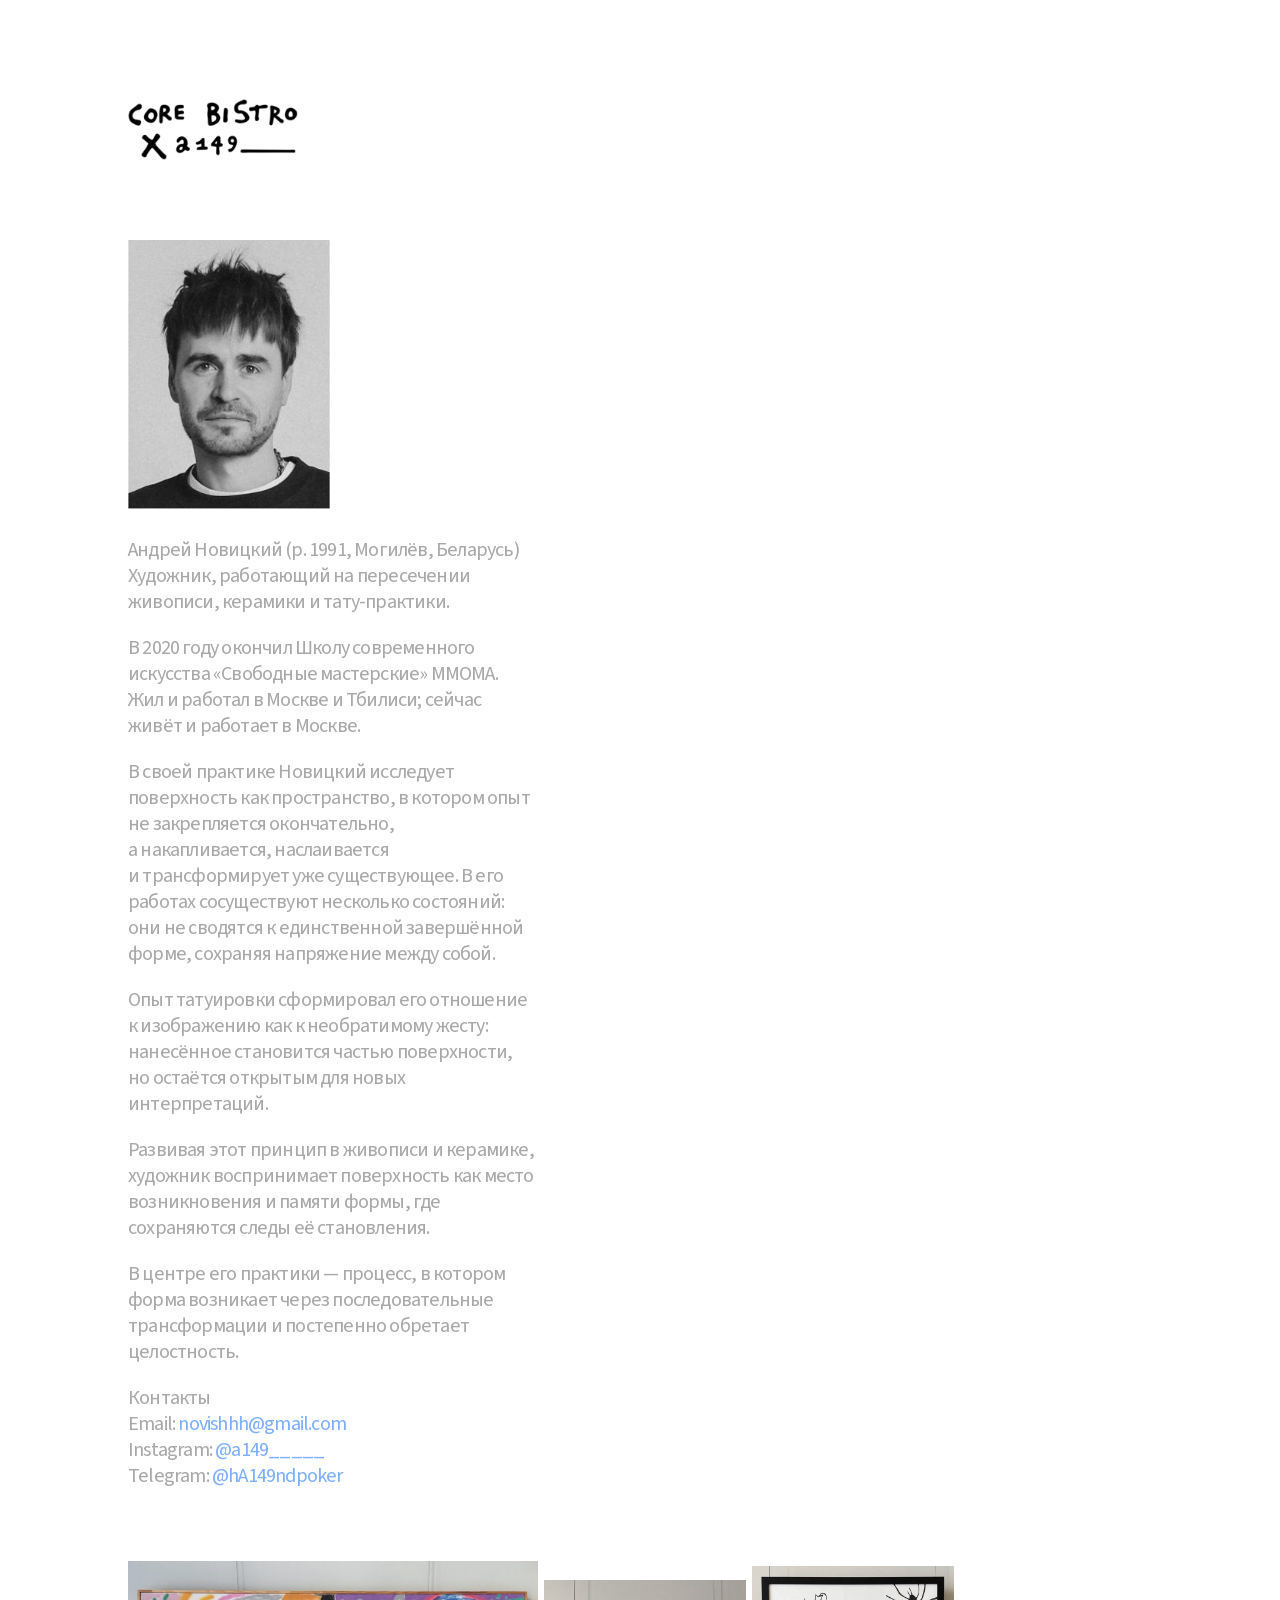
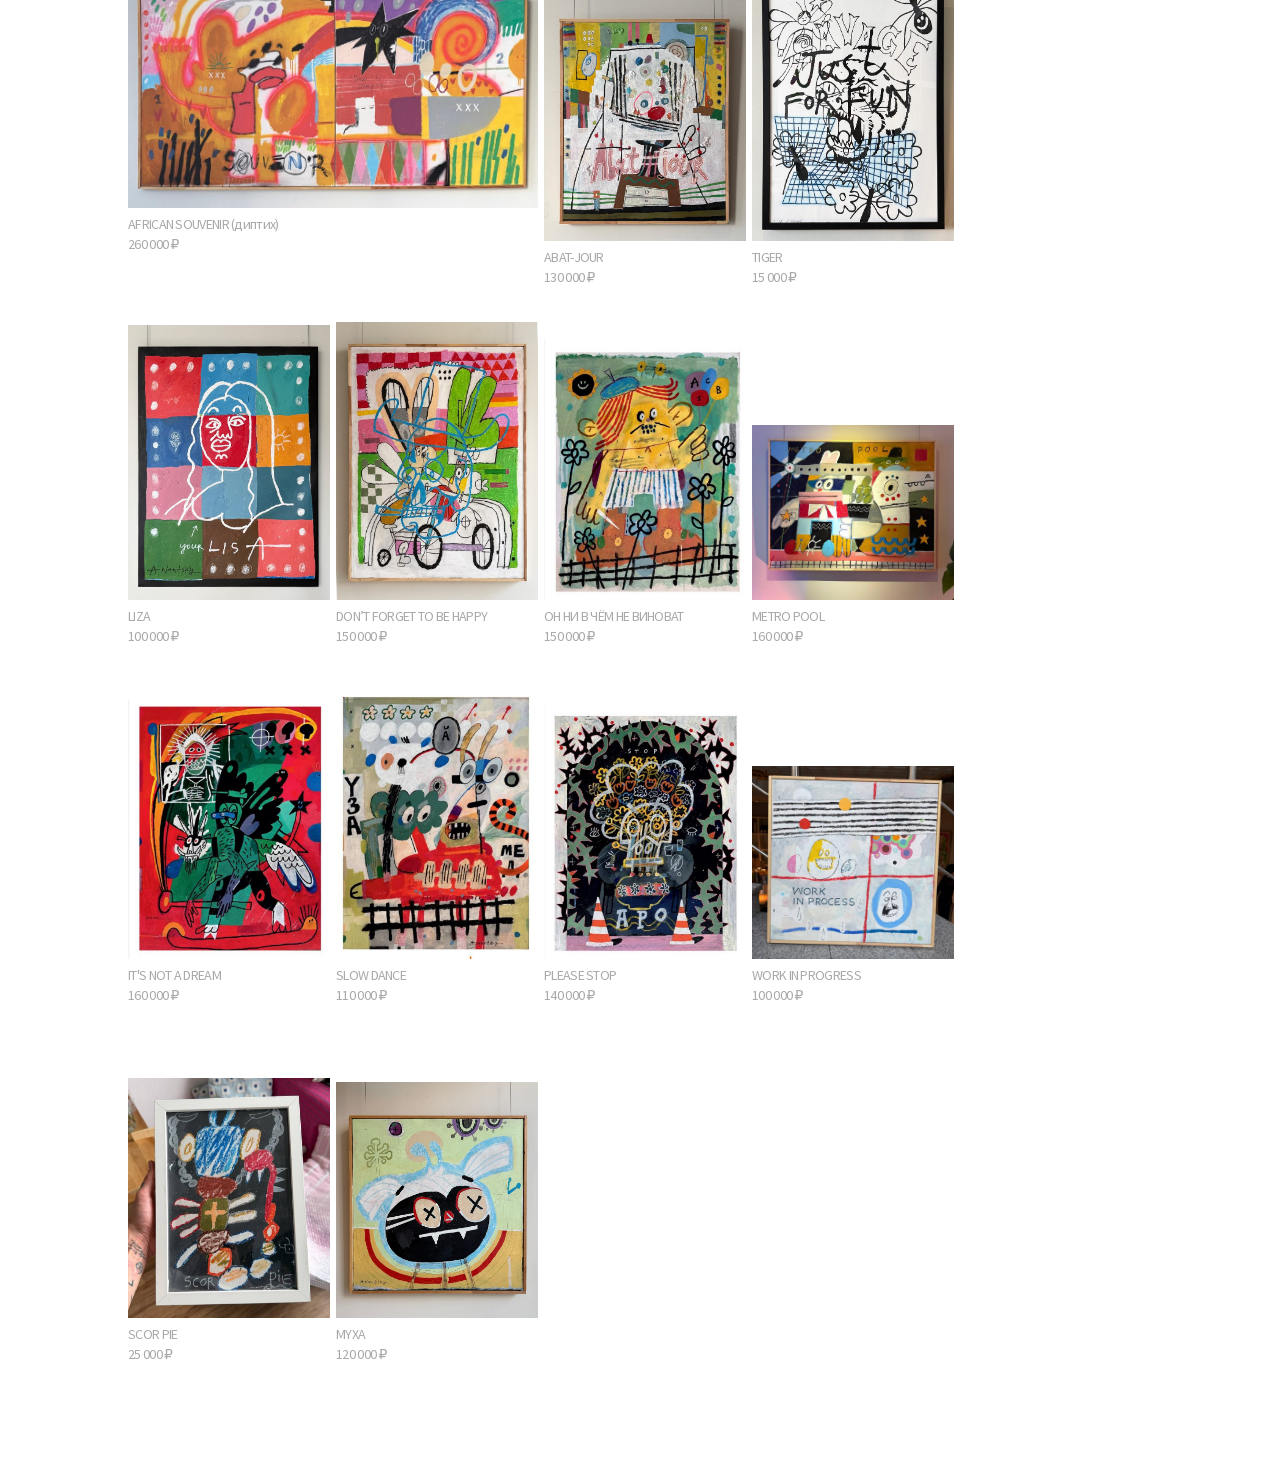
==== Core/index.html @ 658e0b4f "Publish the CORE bistro × A149 catalogue Artist bio with portrait and contacts, then the 13 works in" ====
<!doctype html>
<html lang="ru">
<head>
<meta charset="utf-8">
<meta name="viewport" content="width=device-width, initial-scale=1">
<title>CORE bistro × A149 — Андрей Новицкий</title>
<meta name="description" content="Работы Андрея Новицкого в CORE bistro. Художник, работающий на пересечении живописи, керамики и тату-практики.">
<meta name="theme-color" content="#ffffff">
<meta property="og:type" content="website">
<meta property="og:title" content="CORE bistro × A149 — Андрей Новицкий">
<meta property="og:description" content="Работы Андрея Новицкого в CORE bistro.">
<link rel="stylesheet" href="styles.css">
</head>
<body>
<div class="page">

  <header class="masthead">
    <img class="logo" src="assets/logo.png" alt="CORE bistro × A149" width="443" height="159">
  </header>

  <section class="bio">
    <img class="bio__photo" src="assets/artist.jpg" alt="Андрей Новицкий" width="267" height="355">
    <p>Андрей Новицкий (р. 1991, Могилёв, Беларусь)<br>Художник, работающий на пересечении живописи, керамики и тату-практики.</p>
    <p>В 2020 году окончил Школу современного искусства «Свободные мастерские» MMOMA.<br>Жил и работал в Москве и Тбилиси; сейчас живёт и работает в Москве.</p>
    <p>В своей практике Новицкий исследует поверхность как пространство, в котором опыт не закрепляется окончательно, а накапливается, наслаивается и трансформирует уже существующее. В его работах сосуществуют несколько состояний: они не сводятся к единственной завершённой форме, сохраняя напряжение между собой.</p>
    <p>Опыт татуировки сформировал его отношение к изображению как к необратимому жесту: нанесённое становится частью поверхности, но остаётся открытым для новых интерпретаций.</p>
    <p>Развивая этот принцип в живописи и керамике, художник воспринимает поверхность как место возникновения и памяти формы, где сохраняются следы её становления.</p>
    <p>В центре его практики — процесс, в котором форма возникает через последовательные трансформации и постепенно обретает целостность.</p>
    <p class="bio__contacts">
      Контакты<br>
      Email: <a href="mailto:novishhh@gmail.com">novishhh@gmail.com</a><br>
      Instagram: <a href="https://instagram.com/a149_____" rel="noopener">@a149_____</a><br>
      Telegram: <a href="https://t.me/hA149ndpoker" rel="noopener">@hA149ndpoker</a>
    </p>
  </section>

  <main class="content">
      <div class="grid">
        <figure class="work work--wide">
          <img src="assets/works/01-african-souvenir.jpg" alt="AFRICAN SOUVENIR (диптих)" width="900" height="543" loading="lazy" decoding="async">
          <figcaption>AFRICAN SOUVENIR (диптих)<span class="work__price">260 000 ₽</span></figcaption>
        </figure>
        <figure class="work">
          <img src="assets/works/02-abat-jour.jpg" alt="ABAT-JOUR" width="698" height="900" loading="lazy" decoding="async">
          <figcaption>ABAT-JOUR<span class="work__price">130 000 ₽</span></figcaption>
        </figure>
        <figure class="work">
          <img src="assets/works/03-tiger.jpg" alt="TIGER" width="661" height="900" loading="lazy" decoding="async">
          <figcaption>TIGER<span class="work__price">15 000 ₽</span></figcaption>
        </figure>
        <figure class="work">
          <img src="assets/works/04-liza.jpg" alt="LIZA" width="661" height="900" loading="lazy" decoding="async">
          <figcaption>LIZA<span class="work__price">100 000 ₽</span></figcaption>
        </figure>
        <figure class="work">
          <img src="assets/works/05-dont-forget-to-be-happy.jpg" alt="DON’T FORGET TO BE HAPPY" width="656" height="900" loading="lazy" decoding="async">
          <figcaption>DON’T FORGET TO BE HAPPY<span class="work__price">150 000 ₽</span></figcaption>
        </figure>
        <figure class="work">
          <img src="assets/works/06-on-ni-v-chem-ne-vinovat.jpg" alt="ОН НИ В ЧЁМ НЕ ВИНОВАТ" width="698" height="900" loading="lazy" decoding="async">
          <figcaption>ОН НИ В ЧЁМ НЕ ВИНОВАТ<span class="work__price">150 000 ₽</span></figcaption>
        </figure>
        <figure class="work">
          <img src="assets/works/07-metro-pool.jpg" alt="METRO POOL" width="891" height="772" loading="lazy" decoding="async">
          <figcaption>METRO POOL<span class="work__price">160 000 ₽</span></figcaption>
        </figure>
        <figure class="work">
          <img src="assets/works/08-its-not-a-dream.jpg" alt="IT'S NOT A DREAM" width="702" height="900" loading="lazy" decoding="async">
          <figcaption>IT'S NOT A DREAM<span class="work__price">160 000 ₽</span></figcaption>
        </figure>
        <figure class="work">
          <img src="assets/works/09-slow-dance.jpg" alt="SLOW DANCE" width="671" height="900" loading="lazy" decoding="async">
          <figcaption>SLOW DANCE<span class="work__price">110 000 ₽</span></figcaption>
        </figure>
        <figure class="work">
          <img src="assets/works/10-please-stop.jpg" alt="PLEASE STOP" width="718" height="900" loading="lazy" decoding="async">
          <figcaption>PLEASE STOP<span class="work__price">140 000 ₽</span></figcaption>
        </figure>
        <figure class="work">
          <img src="assets/works/11-work-in-progress.jpg" alt="WORK IN PROGRESS" width="900" height="858" loading="lazy" decoding="async">
          <figcaption>WORK IN PROGRESS<span class="work__price">100 000 ₽</span></figcaption>
        </figure>
        <figure class="work">
          <img src="assets/works/12-scor-pie.jpg" alt="SCOR PIE" width="759" height="900" loading="lazy" decoding="async">
          <figcaption>SCOR PIE<span class="work__price">25 000 ₽</span></figcaption>
        </figure>
        <figure class="work">
          <img src="assets/works/13-myxa.jpg" alt="MYXA" width="773" height="900" loading="lazy" decoding="async">
          <figcaption>MYXA<span class="work__price">120 000 ₽</span></figcaption>
        </figure>
      </div>
  </main>

</div>
</body>
</html>
---- Core/styles.css ----
/* ---------------------------------------------------------------------------
   CORE bistro x A149 — Andrey Novitsky, works catalogue

   Ported from the "Kirill Snegur — site" system: same design-pixel unit, same
   430px mobile frame, same two-column project grid (202 + 6 + 202 inside a
   10px inset), same Source Sans caption style.

   One deliberate departure: the source crops every project image into a fixed
   202:459 box. Paintings cannot be cropped, so each work is *fitted* into a
   uniform 202:280 box instead and bottom-aligned, so the works stand on a
   common baseline with their names aligned beneath — a gallery hang, and it
   keeps the tidy rows the fixed box gives the source.
   --------------------------------------------------------------------------- */

:root {
  /* 1 design pixel. Fills the screen up to 430px, then keeps scaling to a
     1.2x cap so the column does not become oversized on small tablets. */
  --u: min(calc(100vw / 430), 1.2px);

  --edge: 0;      /* page left margin, design px */
  --inset: 10;    /* side padding of the works grid, design px */
  --pad-top: 40;
  --pad-bottom: 97;

  --ink: #a9a9a9;
  --ink-strong: #000;
  --link: #7eb0ff;
  --paper: #fff;

  --font: "Source Sans 3", system-ui, -apple-system, "Segoe UI", Roboto,
          "Helvetica Neue", Arial, sans-serif;
  --font-caption: "Source Sans Pro", "Source Sans 3", system-ui,
                  "Helvetica Neue", Arial, sans-serif;

  --fs-body: 20;
  --fs-caption: 14;
  --wt-body: 420;   /* variable wght axis, not a static weight */
  --wt-caption: 400;
  --track-body: -0.04em;
  --track-caption: -0.05em;
}

/* Both faces self-hosted (SIL OFL), no third-party request. Latin and Cyrillic
   are separate subsets with unicode-range. The work titles mix both scripts,
   so this page pulls all four files. Source Sans 3 is the variable file, so
   wght 420 is a real interpolation, not a synthesised weight. */
@font-face {
  font-family: "Source Sans 3";
  src: url("assets/source-sans-3-latin.woff2") format("woff2-variations");
  font-weight: 200 900; font-style: normal; font-display: swap;
  unicode-range: U+0000-00FF, U+0131, U+0152-0153, U+02BB-02BC, U+02C6, U+02DA, U+02DC,
    U+0304, U+0308, U+0329, U+2000-206F, U+20AC, U+2122, U+2191, U+2193,
    U+2212, U+2215, U+FEFF, U+FFFD;
}
@font-face {
  font-family: "Source Sans 3";
  src: url("assets/source-sans-3-cyrillic.woff2") format("woff2-variations");
  font-weight: 200 900; font-style: normal; font-display: swap;
  unicode-range: U+0301, U+0400-045F, U+0490-0491, U+04B0-04B1, U+2116;
}
@font-face {
  font-family: "Source Sans Pro";
  src: url("assets/source-sans-pro-latin.woff2") format("woff2");
  font-weight: 400; font-style: normal; font-display: swap;
  unicode-range: U+0000-00FF, U+0131, U+0152-0153, U+02BB-02BC, U+02C6, U+02DA, U+02DC,
    U+0304, U+0308, U+0329, U+2000-206F, U+20AC, U+2122, U+2191, U+2193,
    U+2212, U+2215, U+FEFF, U+FFFD;
}
@font-face {
  font-family: "Source Sans Pro";
  src: url("assets/source-sans-pro-cyrillic.woff2") format("woff2");
  font-weight: 400; font-style: normal; font-display: swap;
  unicode-range: U+0301, U+0400-045F, U+0490-0491, U+04B0-04B1, U+2116;
}

*, *::before, *::after { box-sizing: border-box; }

html { -webkit-text-size-adjust: 100%; }

body {
  margin: 0;
  background: var(--paper);
  color: var(--ink);
  font-family: var(--font);
  font-size: calc(var(--fs-body) * var(--u));
  line-height: calc(var(--fs-body) * var(--u));   /* Regular-20: 100% */
  font-weight: var(--wt-body);
  letter-spacing: var(--track-body);
  -webkit-font-smoothing: antialiased;
}

.page {
  width: calc(430 * var(--u));
  margin-inline: auto;
  padding: calc(var(--pad-top) * var(--u)) 0 calc(var(--pad-bottom) * var(--u))
           calc(var(--edge) * var(--u));
}

/* --- masthead ------------------------------------------------------------ */

/* Sits on the same 10px inset as the grid. Trimmed to the ink and recoloured
   to black-on-transparent, so it aligns optically with the first card row. */
.masthead {
  padding-inline: calc(var(--inset) * var(--u));
  margin-bottom: calc(56 * var(--u));
}

.logo {
  display: block;
  width: calc(170 * var(--u));
  height: auto;
}

/* --- artist --------------------------------------------------------------
   Same 10px inset and 410px measure as the grid; the photo is one grid column
   wide, so it lines up with the cards below it.
   ------------------------------------------------------------------------- */

.bio {
  padding-inline: calc(var(--inset) * var(--u));
  max-width: calc((410 + 2 * var(--inset)) * var(--u));
  margin-bottom: calc(72 * var(--u));
}

.bio__photo {
  display: block;
  width: calc(202 * var(--u));
  height: auto;
  margin-bottom: calc(28 * var(--u));
  filter: grayscale(1);      /* the source card prints it black and white */
}

/* The source project sets 100% leading, but its longest block is four lines.
   This is six paragraphs of Cyrillic prose, so it gets a reading leading. */
.bio p {
  margin: 0;
  line-height: calc(26 * var(--u));
}
.bio p + p { margin-top: calc(20 * var(--u)); }

.bio__contacts { margin-top: calc(28 * var(--u)); }

.bio a { color: var(--link); text-decoration: none; }
.bio a:hover { text-decoration: underline; }
.bio a:focus-visible { outline: 2px solid var(--link); outline-offset: 2px; }

/* --- works grid ---------------------------------------------------------- */

.content { padding-inline: calc(var(--inset) * var(--u)); }

.grid {
  display: grid;
  grid-template-columns: repeat(2, calc(202 * var(--u)));
  column-gap: calc(6 * var(--u));
  row-gap: calc(34 * var(--u));
  align-items: start;
}

.work { margin: 0; }

/* Uniform box, work fitted inside and sat on the bottom edge. `contain` keeps
   every canvas whole; `50% 100%` puts them all on one baseline, so a landscape
   diptych and a tall portrait still line their names up across the row. */
.work img {
  display: block;
  width: 100%;
  height: calc(280 * var(--u));   /* beats the height attribute's hint */
  object-fit: contain;
  object-position: 50% 100%;
}

/* A horizontal work (ratio > 1.4 — currently the AFRICAN SOUVENIR diptych)
   takes both columns and keeps its own height, so it is not stranded in a
   portrait box. `span 2` holds on desktop's four columns too. */
.work--wide { grid-column: span 2; }
.work--wide img { height: auto; }

.work figcaption {                       /* Regular-14 */
  font-family: var(--font-caption);
  font-size: calc(var(--fs-caption) * var(--u));
  line-height: normal;                   /* AUTO in Figma */
  font-weight: var(--wt-caption);
  letter-spacing: var(--track-caption);
  margin-top: calc(7 * var(--u));
  text-wrap: balance;
}

.work__price {
  display: block;
  margin-top: calc(2 * var(--u));
  font-variant-numeric: tabular-nums;
}

/* --- desktop -------------------------------------------------------------
   Same cards at the same 202px width, four across instead of two, hung off the
   128px left margin the source project uses. Design pixels become real pixels.
   --------------------------------------------------------------------------- */

@media (min-width: 1000px) {
  :root {
    --u: 1px;
    --edge: 128;
    --inset: 0;
    --pad-top: 99;
    --pad-bottom: 96;
  }

  .page { width: auto; margin-inline: 0; }

  .masthead { margin-bottom: calc(80 * var(--u)); }

  .grid {
    grid-template-columns: repeat(4, calc(202 * var(--u)));
    width: max-content;
  }
}
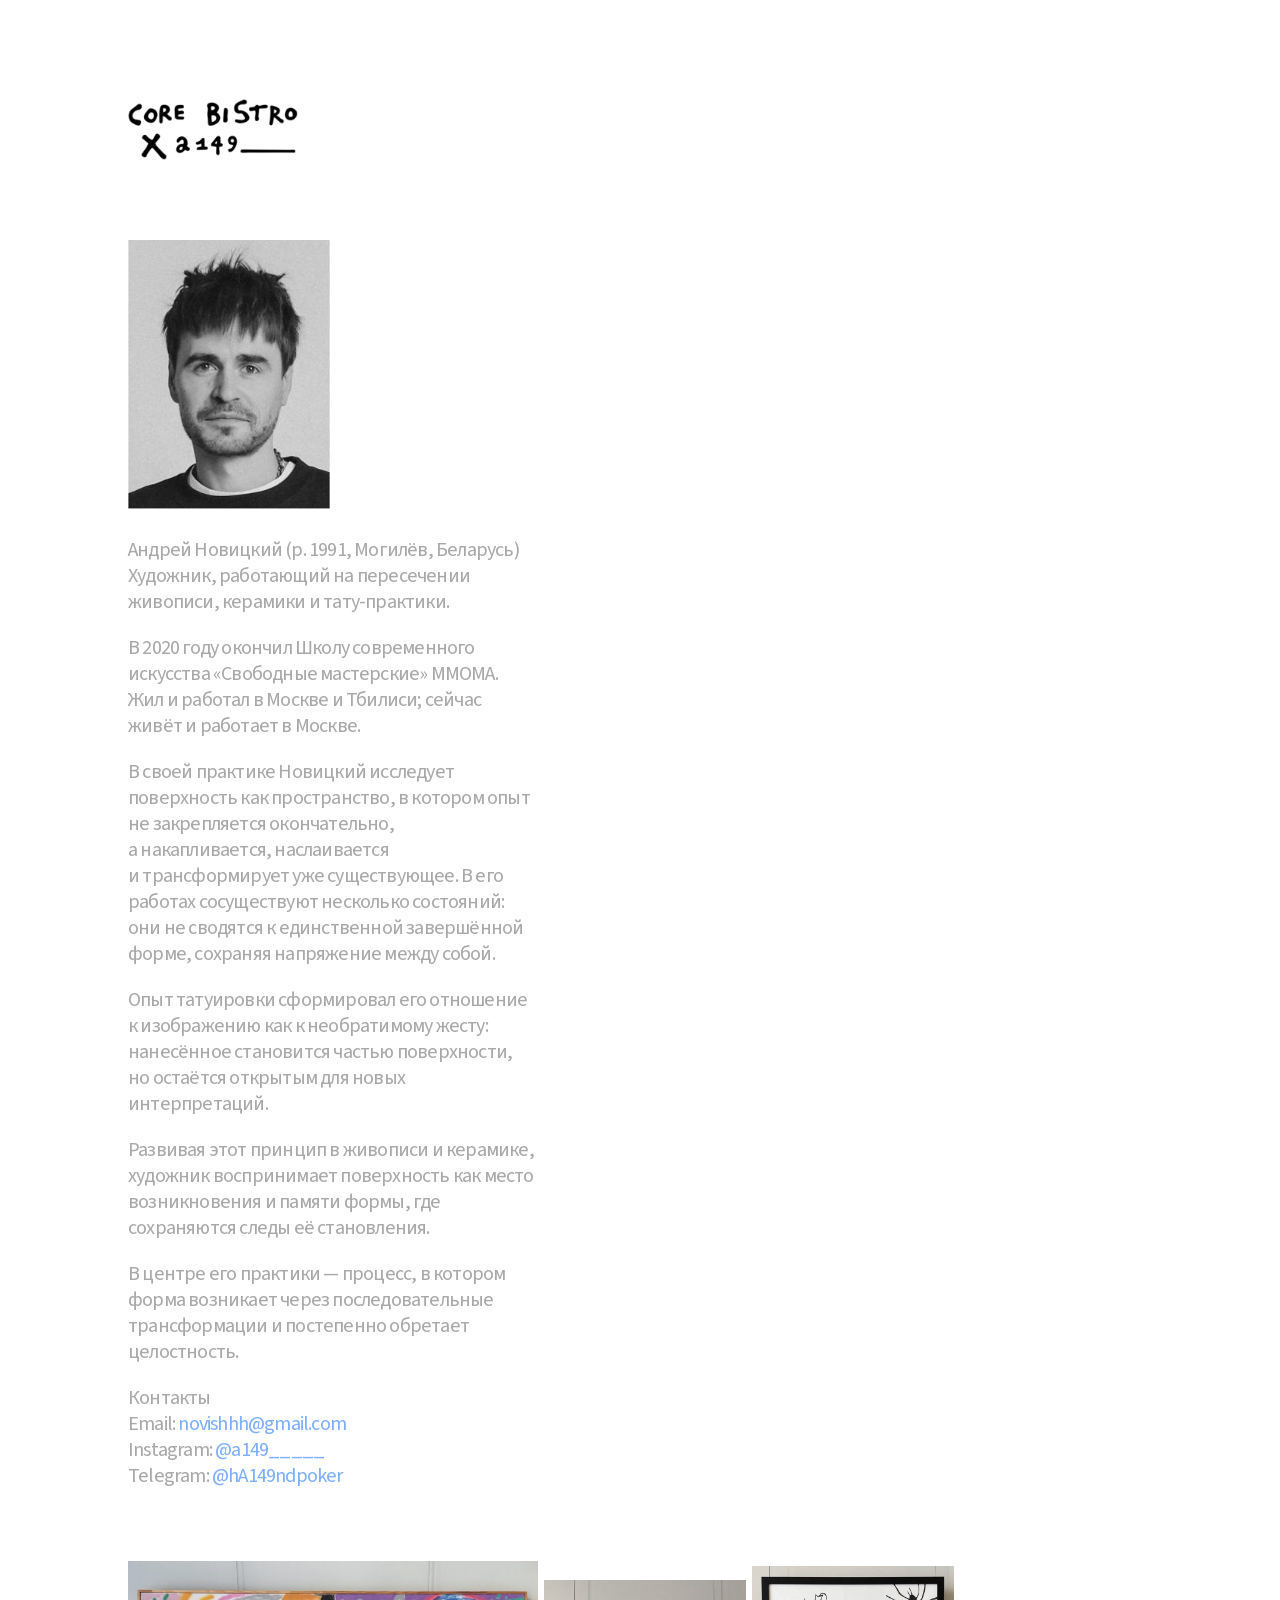
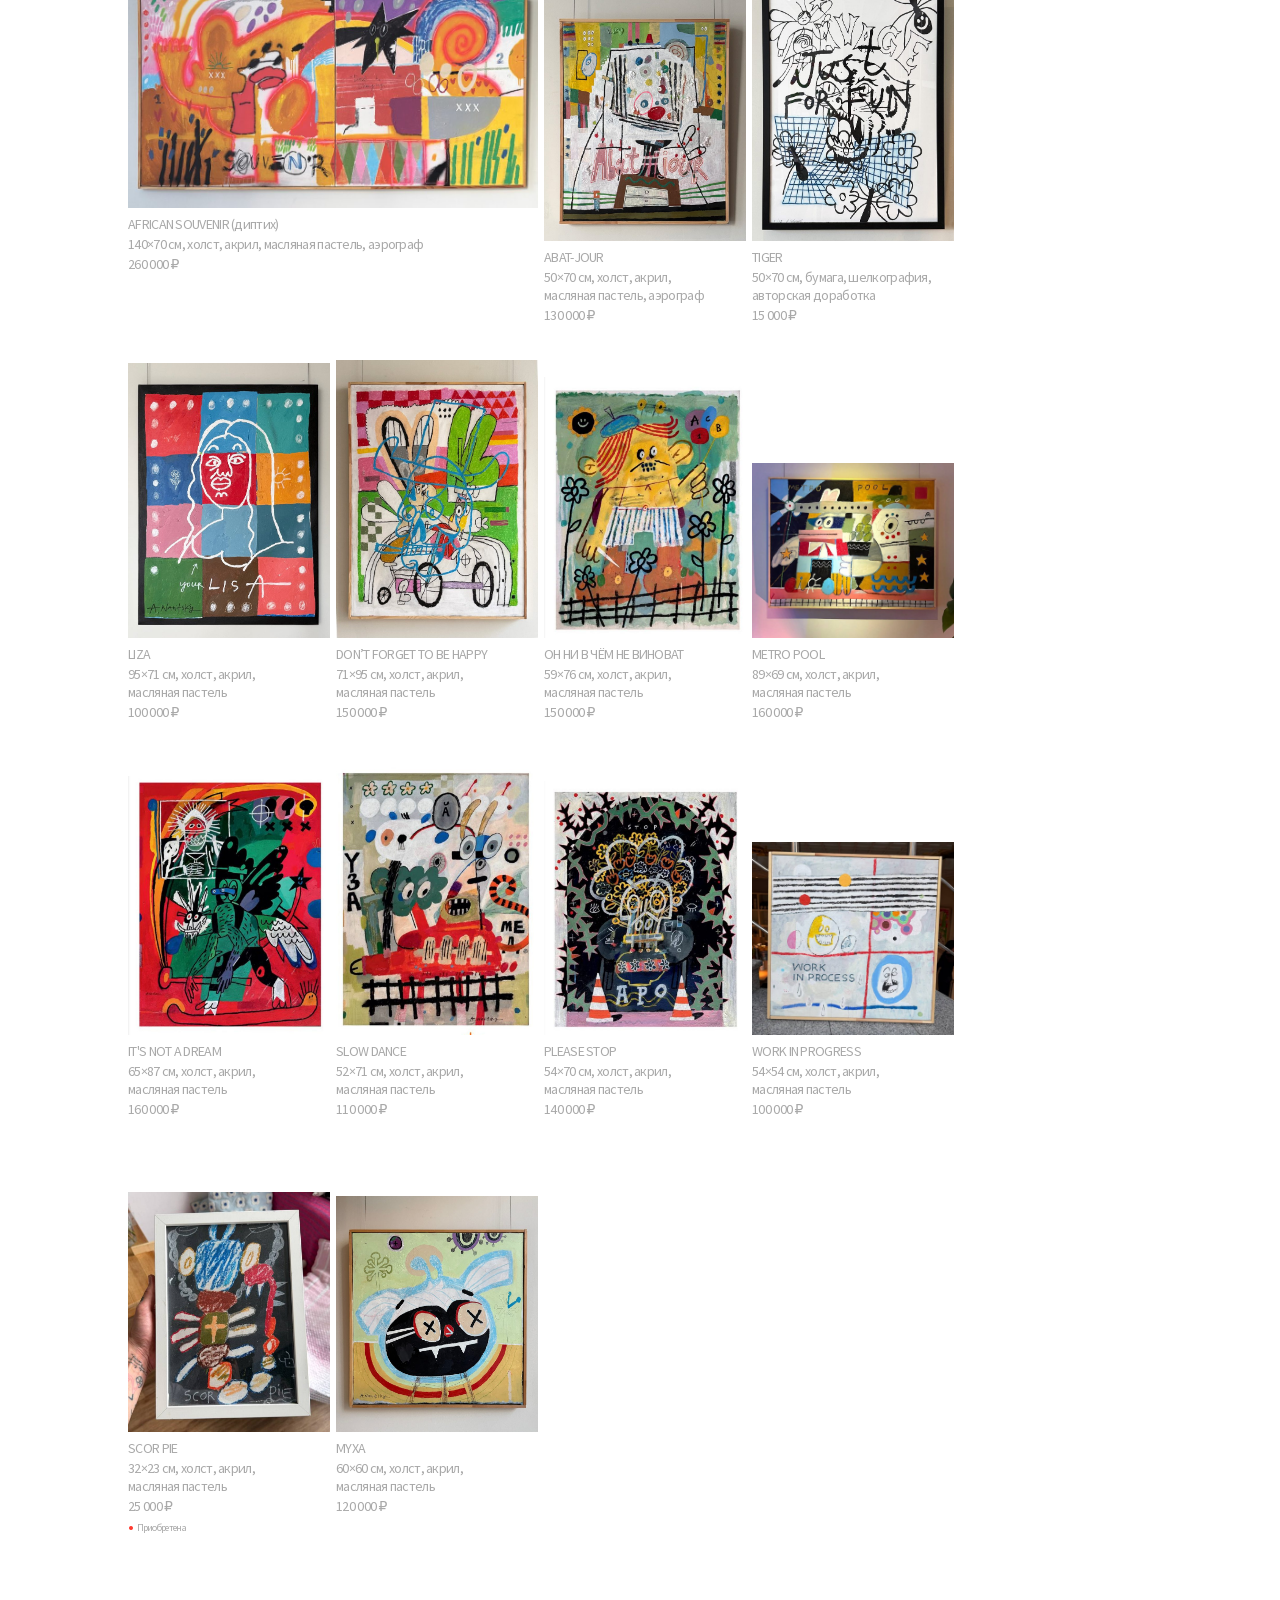
==== commit 5dae4ce3: "Add size, materials and sale status to the work cards Each card now reads: title, size and materials" ====
--- a/Core/index.html
+++ b/Core/index.html
@@ -38,55 +38,108 @@
       <div class="grid">
         <figure class="work work--wide">
           <img src="assets/works/01-african-souvenir.jpg" alt="AFRICAN SOUVENIR (диптих)" width="900" height="543" loading="lazy" decoding="async">
-          <figcaption>AFRICAN SOUVENIR (диптих)<span class="work__price">260 000 ₽</span></figcaption>
+          <figcaption>
+            <span class="work__title">AFRICAN SOUVENIR (диптих)</span>
+            <span class="work__details">140×70 см, холст, акрил, масляная пастель, аэрограф</span>
+            <span class="work__price">260 000 ₽</span>
+          </figcaption>
         </figure>
         <figure class="work">
           <img src="assets/works/02-abat-jour.jpg" alt="ABAT-JOUR" width="698" height="900" loading="lazy" decoding="async">
-          <figcaption>ABAT-JOUR<span class="work__price">130 000 ₽</span></figcaption>
+          <figcaption>
+            <span class="work__title">ABAT-JOUR</span>
+            <span class="work__details">50×70 см, холст, акрил, масляная пастель, аэрограф</span>
+            <span class="work__price">130 000 ₽</span>
+          </figcaption>
         </figure>
         <figure class="work">
           <img src="assets/works/03-tiger.jpg" alt="TIGER" width="661" height="900" loading="lazy" decoding="async">
-          <figcaption>TIGER<span class="work__price">15 000 ₽</span></figcaption>
+          <figcaption>
+            <span class="work__title">TIGER</span>
+            <span class="work__details">50×70 см, бумага, шелкография, авторская доработка</span>
+            <span class="work__price">15 000 ₽</span>
+          </figcaption>
         </figure>
         <figure class="work">
           <img src="assets/works/04-liza.jpg" alt="LIZA" width="661" height="900" loading="lazy" decoding="async">
-          <figcaption>LIZA<span class="work__price">100 000 ₽</span></figcaption>
+          <figcaption>
+            <span class="work__title">LIZA</span>
+            <span class="work__details">95×71 см, холст, акрил, масляная пастель</span>
+            <span class="work__price">100 000 ₽</span>
+          </figcaption>
         </figure>
         <figure class="work">
           <img src="assets/works/05-dont-forget-to-be-happy.jpg" alt="DON’T FORGET TO BE HAPPY" width="656" height="900" loading="lazy" decoding="async">
-          <figcaption>DON’T FORGET TO BE HAPPY<span class="work__price">150 000 ₽</span></figcaption>
+          <figcaption>
+            <span class="work__title">DON’T FORGET TO BE HAPPY</span>
+            <span class="work__details">71×95 см, холст, акрил, масляная пастель</span>
+            <span class="work__price">150 000 ₽</span>
+          </figcaption>
         </figure>
         <figure class="work">
           <img src="assets/works/06-on-ni-v-chem-ne-vinovat.jpg" alt="ОН НИ В ЧЁМ НЕ ВИНОВАТ" width="698" height="900" loading="lazy" decoding="async">
-          <figcaption>ОН НИ В ЧЁМ НЕ ВИНОВАТ<span class="work__price">150 000 ₽</span></figcaption>
+          <figcaption>
+            <span class="work__title">ОН НИ В ЧЁМ НЕ ВИНОВАТ</span>
+            <span class="work__details">59×76 см, холст, акрил, масляная пастель</span>
+            <span class="work__price">150 000 ₽</span>
+          </figcaption>
         </figure>
         <figure class="work">
           <img src="assets/works/07-metro-pool.jpg" alt="METRO POOL" width="891" height="772" loading="lazy" decoding="async">
-          <figcaption>METRO POOL<span class="work__price">160 000 ₽</span></figcaption>
+          <figcaption>
+            <span class="work__title">METRO POOL</span>
+            <span class="work__details">89×69 см, холст, акрил, масляная пастель</span>
+            <span class="work__price">160 000 ₽</span>
+          </figcaption>
         </figure>
         <figure class="work">
           <img src="assets/works/08-its-not-a-dream.jpg" alt="IT'S NOT A DREAM" width="702" height="900" loading="lazy" decoding="async">
-          <figcaption>IT'S NOT A DREAM<span class="work__price">160 000 ₽</span></figcaption>
+          <figcaption>
+            <span class="work__title">IT'S NOT A DREAM</span>
+            <span class="work__details">65×87 см, холст, акрил, масляная пастель</span>
+            <span class="work__price">160 000 ₽</span>
+          </figcaption>
         </figure>
         <figure class="work">
           <img src="assets/works/09-slow-dance.jpg" alt="SLOW DANCE" width="671" height="900" loading="lazy" decoding="async">
-          <figcaption>SLOW DANCE<span class="work__price">110 000 ₽</span></figcaption>
+          <figcaption>
+            <span class="work__title">SLOW DANCE</span>
+            <span class="work__details">52×71 см, холст, акрил, масляная пастель</span>
+            <span class="work__price">110 000 ₽</span>
+          </figcaption>
         </figure>
         <figure class="work">
           <img src="assets/works/10-please-stop.jpg" alt="PLEASE STOP" width="718" height="900" loading="lazy" decoding="async">
-          <figcaption>PLEASE STOP<span class="work__price">140 000 ₽</span></figcaption>
+          <figcaption>
+            <span class="work__title">PLEASE STOP</span>
+            <span class="work__details">54×70 см, холст, акрил, масляная пастель</span>
+            <span class="work__price">140 000 ₽</span>
+          </figcaption>
         </figure>
         <figure class="work">
           <img src="assets/works/11-work-in-progress.jpg" alt="WORK IN PROGRESS" width="900" height="858" loading="lazy" decoding="async">
-          <figcaption>WORK IN PROGRESS<span class="work__price">100 000 ₽</span></figcaption>
+          <figcaption>
+            <span class="work__title">WORK IN PROGRESS</span>
+            <span class="work__details">54×54 см, холст, акрил, масляная пастель</span>
+            <span class="work__price">100 000 ₽</span>
+          </figcaption>
         </figure>
         <figure class="work">
           <img src="assets/works/12-scor-pie.jpg" alt="SCOR PIE" width="759" height="900" loading="lazy" decoding="async">
-          <figcaption>SCOR PIE<span class="work__price">25 000 ₽</span></figcaption>
+          <figcaption>
+            <span class="work__title">SCOR PIE</span>
+            <span class="work__details">32×23 см, холст, акрил, масляная пастель</span>
+            <span class="work__price">25 000 ₽</span>
+            <span class="work__status work__status--sold">Приобретена</span>
+          </figcaption>
         </figure>
         <figure class="work">
           <img src="assets/works/13-myxa.jpg" alt="MYXA" width="773" height="900" loading="lazy" decoding="async">
-          <figcaption>MYXA<span class="work__price">120 000 ₽</span></figcaption>
+          <figcaption>
+            <span class="work__title">MYXA</span>
+            <span class="work__details">60×60 см, холст, акрил, масляная пастель</span>
+            <span class="work__price">120 000 ₽</span>
+          </figcaption>
         </figure>
       </div>
   </main>
--- a/Core/styles.css
+++ b/Core/styles.css
@@ -26,6 +26,9 @@
   --ink-strong: #000;
   --link: #7eb0ff;
   --paper: #fff;
+
+  --status-reserved: #2f6bff;   /* blue dot */
+  --status-sold: #ff3b30;       /* red dot */
 
   --font: "Source Sans 3", system-ui, -apple-system, "Segoe UI", Roboto,
           "Helvetica Neue", Arial, sans-serif;
@@ -185,11 +188,30 @@
   text-wrap: balance;
 }
 
-.work__price {
-  display: block;
-  margin-top: calc(2 * var(--u));
-  font-variant-numeric: tabular-nums;
-}
+/* Card caption, top to bottom: title / size, materials / price / status. */
+.work figcaption > span { display: block; }
+
+.work__details,
+.work__price { margin-top: calc(2 * var(--u)); }
+
+.work__price { font-variant-numeric: tabular-nums; }
+
+/* Status: last line, 4px under the caption size, led by a coloured dot.
+   Add a state by adding a modifier with its own --dot. */
+.work__status {
+  margin-top: calc(6 * var(--u));
+  font-size: calc((var(--fs-caption) - 4) * var(--u));
+}
+.work__status::before {
+  content: "•";
+  color: var(--dot);
+  font-size: 1.6em;          /* the bare glyph is a speck at 10px */
+  line-height: 0;
+  vertical-align: -0.08em;
+  margin-right: 0.2em;
+}
+.work__status--reserved { --dot: var(--status-reserved); }
+.work__status--sold     { --dot: var(--status-sold); }
 
 /* --- desktop -------------------------------------------------------------
    Same cards at the same 202px width, four across instead of two, hung off the
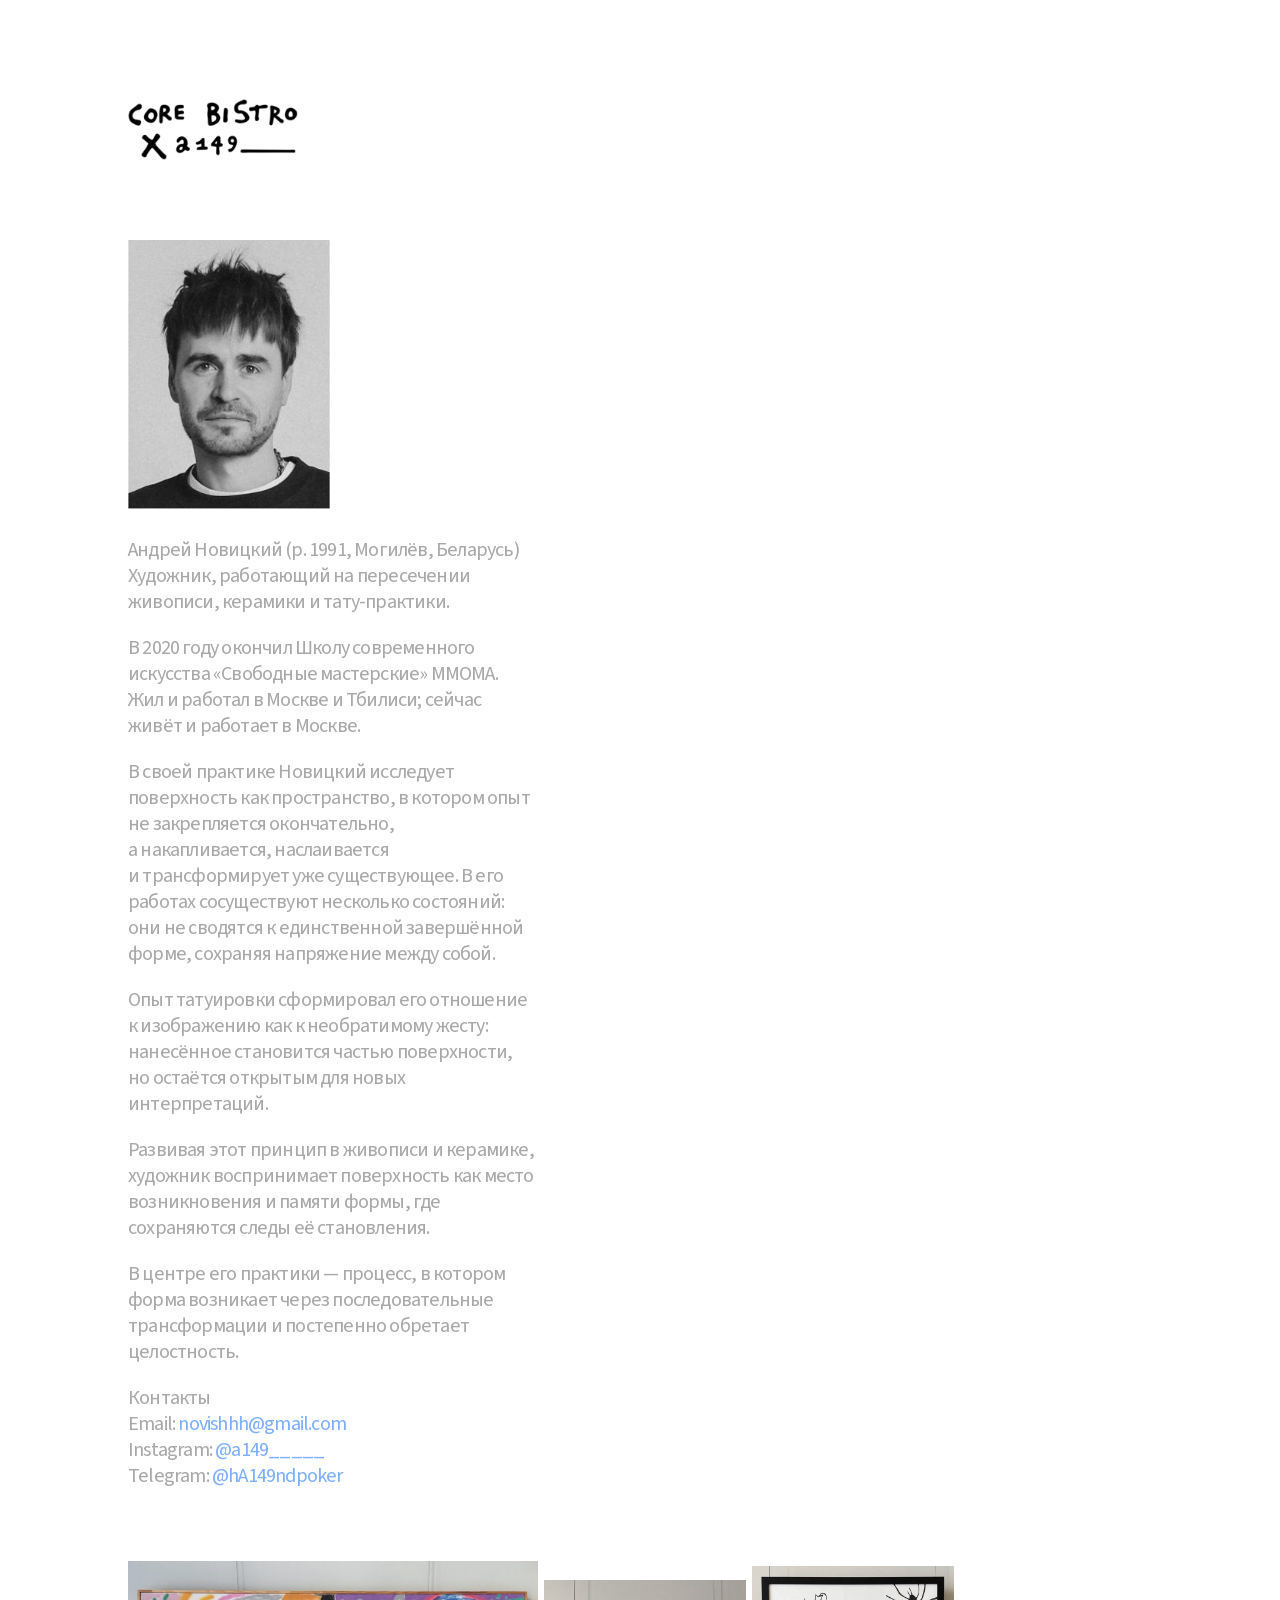
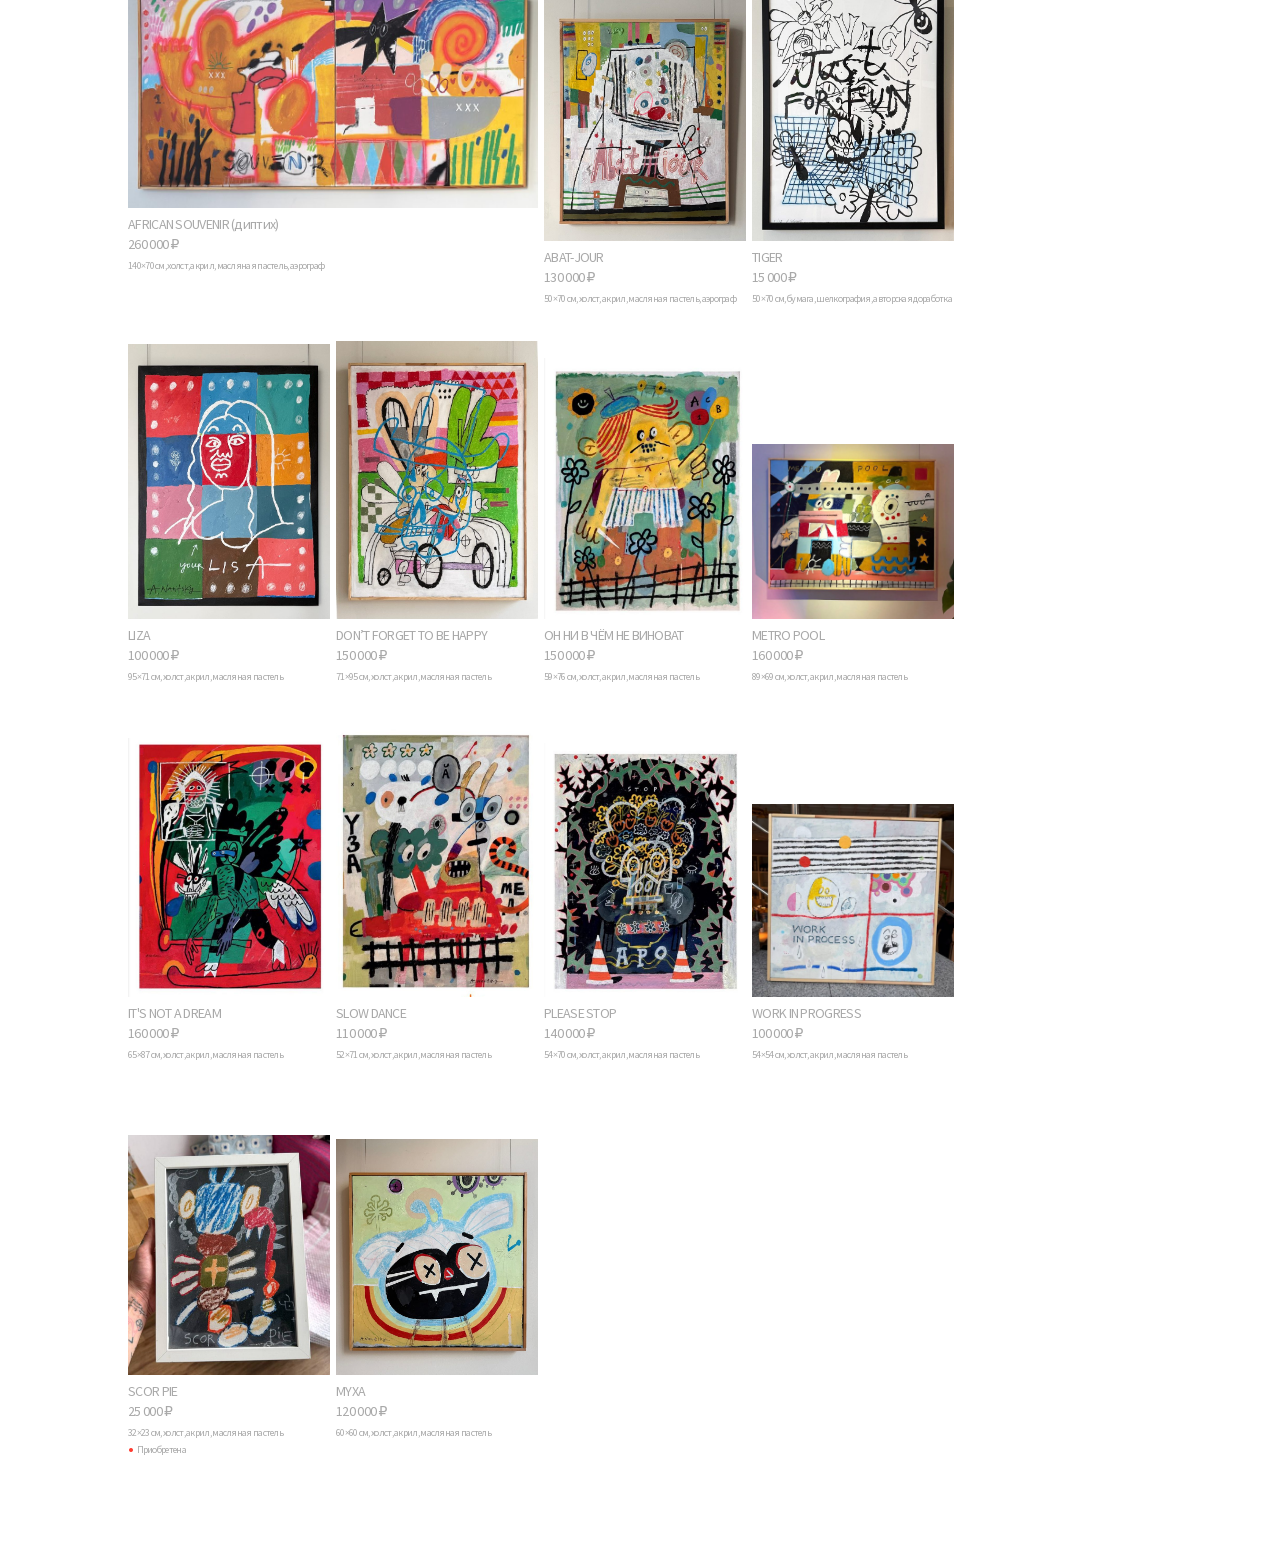
==== commit 3c8bdc73: "Move size and materials below the price, at the status size Card order is now title, price, size and" ====
--- a/Core/index.html
+++ b/Core/index.html
@@ -40,96 +40,96 @@
           <img src="assets/works/01-african-souvenir.jpg" alt="AFRICAN SOUVENIR (диптих)" width="900" height="543" loading="lazy" decoding="async">
           <figcaption>
             <span class="work__title">AFRICAN SOUVENIR (диптих)</span>
+            <span class="work__price">260 000 ₽</span>
             <span class="work__details">140×70 см, холст, акрил, масляная пастель, аэрограф</span>
-            <span class="work__price">260 000 ₽</span>
           </figcaption>
         </figure>
         <figure class="work">
           <img src="assets/works/02-abat-jour.jpg" alt="ABAT-JOUR" width="698" height="900" loading="lazy" decoding="async">
           <figcaption>
             <span class="work__title">ABAT-JOUR</span>
+            <span class="work__price">130 000 ₽</span>
             <span class="work__details">50×70 см, холст, акрил, масляная пастель, аэрограф</span>
-            <span class="work__price">130 000 ₽</span>
           </figcaption>
         </figure>
         <figure class="work">
           <img src="assets/works/03-tiger.jpg" alt="TIGER" width="661" height="900" loading="lazy" decoding="async">
           <figcaption>
             <span class="work__title">TIGER</span>
+            <span class="work__price">15 000 ₽</span>
             <span class="work__details">50×70 см, бумага, шелкография, авторская доработка</span>
-            <span class="work__price">15 000 ₽</span>
           </figcaption>
         </figure>
         <figure class="work">
           <img src="assets/works/04-liza.jpg" alt="LIZA" width="661" height="900" loading="lazy" decoding="async">
           <figcaption>
             <span class="work__title">LIZA</span>
+            <span class="work__price">100 000 ₽</span>
             <span class="work__details">95×71 см, холст, акрил, масляная пастель</span>
-            <span class="work__price">100 000 ₽</span>
           </figcaption>
         </figure>
         <figure class="work">
           <img src="assets/works/05-dont-forget-to-be-happy.jpg" alt="DON’T FORGET TO BE HAPPY" width="656" height="900" loading="lazy" decoding="async">
           <figcaption>
             <span class="work__title">DON’T FORGET TO BE HAPPY</span>
+            <span class="work__price">150 000 ₽</span>
             <span class="work__details">71×95 см, холст, акрил, масляная пастель</span>
-            <span class="work__price">150 000 ₽</span>
           </figcaption>
         </figure>
         <figure class="work">
           <img src="assets/works/06-on-ni-v-chem-ne-vinovat.jpg" alt="ОН НИ В ЧЁМ НЕ ВИНОВАТ" width="698" height="900" loading="lazy" decoding="async">
           <figcaption>
             <span class="work__title">ОН НИ В ЧЁМ НЕ ВИНОВАТ</span>
+            <span class="work__price">150 000 ₽</span>
             <span class="work__details">59×76 см, холст, акрил, масляная пастель</span>
-            <span class="work__price">150 000 ₽</span>
           </figcaption>
         </figure>
         <figure class="work">
           <img src="assets/works/07-metro-pool.jpg" alt="METRO POOL" width="891" height="772" loading="lazy" decoding="async">
           <figcaption>
             <span class="work__title">METRO POOL</span>
+            <span class="work__price">160 000 ₽</span>
             <span class="work__details">89×69 см, холст, акрил, масляная пастель</span>
-            <span class="work__price">160 000 ₽</span>
           </figcaption>
         </figure>
         <figure class="work">
           <img src="assets/works/08-its-not-a-dream.jpg" alt="IT'S NOT A DREAM" width="702" height="900" loading="lazy" decoding="async">
           <figcaption>
             <span class="work__title">IT'S NOT A DREAM</span>
+            <span class="work__price">160 000 ₽</span>
             <span class="work__details">65×87 см, холст, акрил, масляная пастель</span>
-            <span class="work__price">160 000 ₽</span>
           </figcaption>
         </figure>
         <figure class="work">
           <img src="assets/works/09-slow-dance.jpg" alt="SLOW DANCE" width="671" height="900" loading="lazy" decoding="async">
           <figcaption>
             <span class="work__title">SLOW DANCE</span>
+            <span class="work__price">110 000 ₽</span>
             <span class="work__details">52×71 см, холст, акрил, масляная пастель</span>
-            <span class="work__price">110 000 ₽</span>
           </figcaption>
         </figure>
         <figure class="work">
           <img src="assets/works/10-please-stop.jpg" alt="PLEASE STOP" width="718" height="900" loading="lazy" decoding="async">
           <figcaption>
             <span class="work__title">PLEASE STOP</span>
+            <span class="work__price">140 000 ₽</span>
             <span class="work__details">54×70 см, холст, акрил, масляная пастель</span>
-            <span class="work__price">140 000 ₽</span>
           </figcaption>
         </figure>
         <figure class="work">
           <img src="assets/works/11-work-in-progress.jpg" alt="WORK IN PROGRESS" width="900" height="858" loading="lazy" decoding="async">
           <figcaption>
             <span class="work__title">WORK IN PROGRESS</span>
+            <span class="work__price">100 000 ₽</span>
             <span class="work__details">54×54 см, холст, акрил, масляная пастель</span>
-            <span class="work__price">100 000 ₽</span>
           </figcaption>
         </figure>
         <figure class="work">
           <img src="assets/works/12-scor-pie.jpg" alt="SCOR PIE" width="759" height="900" loading="lazy" decoding="async">
           <figcaption>
             <span class="work__title">SCOR PIE</span>
+            <span class="work__price">25 000 ₽</span>
             <span class="work__details">32×23 см, холст, акрил, масляная пастель</span>
-            <span class="work__price">25 000 ₽</span>
             <span class="work__status work__status--sold">Приобретена</span>
           </figcaption>
         </figure>
@@ -137,8 +137,8 @@
           <img src="assets/works/13-myxa.jpg" alt="MYXA" width="773" height="900" loading="lazy" decoding="async">
           <figcaption>
             <span class="work__title">MYXA</span>
+            <span class="work__price">120 000 ₽</span>
             <span class="work__details">60×60 см, холст, акрил, масляная пастель</span>
-            <span class="work__price">120 000 ₽</span>
           </figcaption>
         </figure>
       </div>
--- a/Core/styles.css
+++ b/Core/styles.css
@@ -188,20 +188,21 @@
   text-wrap: balance;
 }
 
-/* Card caption, top to bottom: title / size, materials / price / status. */
+/* Card caption, top to bottom: title / price / size, materials / status.
+   The last two are secondary: 4px under the caption size. */
 .work figcaption > span { display: block; }
 
+.work__price {
+  margin-top: calc(2 * var(--u));
+  font-variant-numeric: tabular-nums;
+}
+
 .work__details,
-.work__price { margin-top: calc(2 * var(--u)); }
-
-.work__price { font-variant-numeric: tabular-nums; }
-
-/* Status: last line, 4px under the caption size, led by a coloured dot.
-   Add a state by adding a modifier with its own --dot. */
-.work__status {
-  margin-top: calc(6 * var(--u));
-  font-size: calc((var(--fs-caption) - 4) * var(--u));
-}
+.work__status { font-size: calc((var(--fs-caption) - 4) * var(--u)); }
+
+.work__details { margin-top: calc(6 * var(--u)); }
+.work__status  { margin-top: calc(4 * var(--u)); }
+
 .work__status::before {
   content: "•";
   color: var(--dot);
